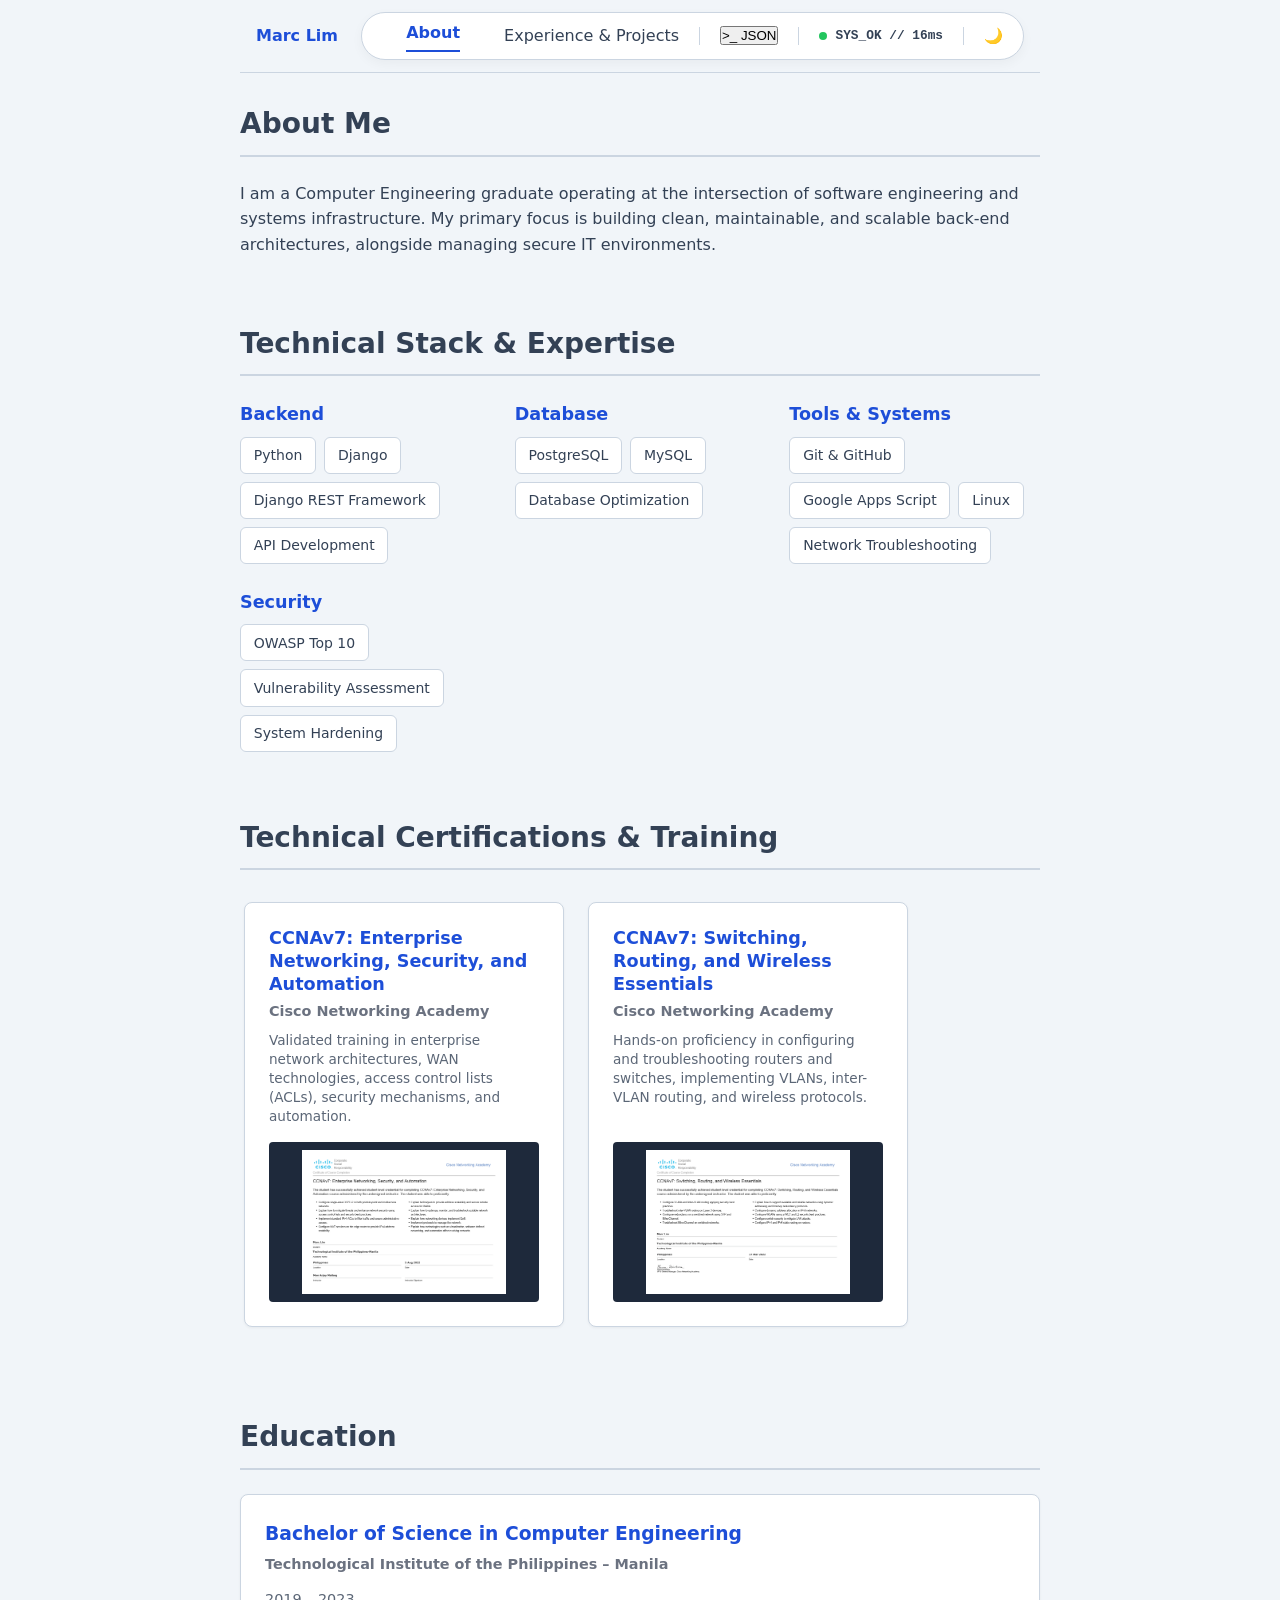
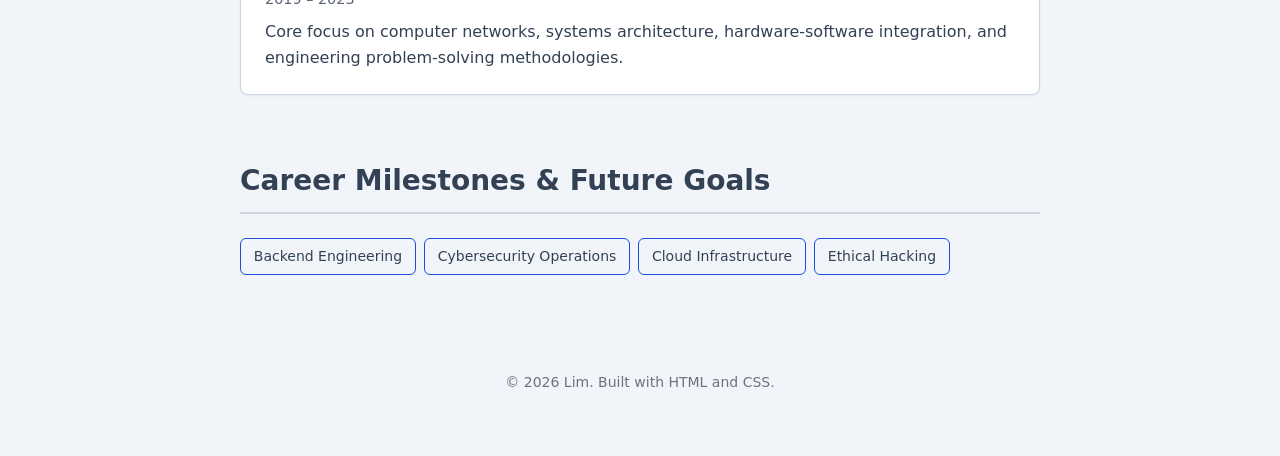
==== about.html @ fcd64c5b "Portfolio Update 2: June 14, 2026" ====
<!DOCTYPE html>
<html lang="en">
<head>
    <meta charset="UTF-8">
    <meta name="viewport" content="width=device-width, initial-scale=1.0">
    <title>About & Skills | Marc Lim</title>
    <link rel="stylesheet" href="styles.css">
</head>
<body>
    <div class="container">
        <!-- Navigation -->
        <nav>
            <a href="index.html" class="logo"><strong>Marc Lim</strong></a>
            
            <div class="nav-console">
                <a href="about.html">About</a>
                <a href="projects.html">Experience & Projects</a>
                
                <div class="nav-divider"></div>
                <button id="raw-toggle">&gt;_ JSON</button>
                
                <div class="nav-divider"></div>
                
                <div class="system-health-bar">
                    <div class="pulse-dot"></div>
                    <span>SYS_OK // <span id="system-ping">16ms</span></span>
                </div>
                
                <div class="nav-divider"></div>
                <button id="theme-toggle" class="theme-btn">🌙</button>
            </div>
        </nav>

        <!-- Brief Bio Section -->
        <section id="bio">
            <h2>About Me</h2>
            <p>I am a Computer Engineering graduate operating at the intersection of software engineering and systems infrastructure. My primary focus is building clean, maintainable, and scalable back-end architectures, alongside managing secure IT environments.</p>
        </section>

        <!-- Structured Technical Skills Section -->
        <section id="skills">
            <h2>Technical Stack & Expertise</h2>
            
            <div class="skills-grid" style="display: grid; grid-template-columns: repeat(auto-fit, minmax(200px, 1fr)); gap: 1.5rem; margin-top: 1rem;">
                <div>
                    <h3 style="font-size: 1.1rem; margin-bottom: 0.5rem; color: var(--accent-color);">Backend</h3>
                    <div class="skills-container">
                        <span class="skill-tag" data-skill="python">Python</span>
                        <span class="skill-tag" data-skill="django">Django</span>
                        <span class="skill-tag" data-skill="django">Django REST Framework</span>
                        <span class="skill-tag" data-skill="api">API Development</span>
                    </div>
                </div>

                <div>
                    <h3 style="font-size: 1.1rem; margin-bottom: 0.5rem; color: var(--accent-color);">Database</h3>
                    <div class="skills-container">
                        <span class="skill-tag" data-skill="postgresql">PostgreSQL</span>
                        <span class="skill-tag" data-skill="mysql">MySQL</span>
                        <span class="skill-tag" data-skill="database">Database Optimization</span>
                    </div>
                </div>

                <div>
                    <h3 style="font-size: 1.1rem; margin-bottom: 0.5rem; color: var(--accent-color);">Tools & Systems</h3>
                    <div class="skills-container">
                        <span class="skill-tag" data-skill="git">Git & GitHub</span>
                        <span class="skill-tag" data-skill="script">Google Apps Script</span>
                        <span class="skill-tag" data-skill="linux">Linux</span>
                        <span class="skill-tag" data-skill="security">Network Troubleshooting</span>
                    </div>
                </div>

                <div>
                    <h3 style="font-size: 1.1rem; margin-bottom: 0.5rem; color: var(--accent-color);">Security</h3>
                    <div class="skills-container">
                        <span class="skill-tag" data-skill="security">OWASP Top 10</span>
                        <span class="skill-tag" data-skill="security">Vulnerability Assessment</span>
                        <span class="skill-tag" data-skill="security">System Hardening</span>
                    </div>
                </div>
            </div>
        </section>

        <!-- Certifications Section -->
        <section id="certifications">
            <h2>Technical Certifications & Training</h2>
            <div class="cert-scroll-container">
                
                <div class="card cert-card">
                    <div>
                        <h3 style="font-size: 1.1rem; line-height: 1.3;">CCNAv7: Enterprise Networking, Security, and Automation</h3>
                        <div class="company" style="margin-bottom: 0.5rem;">Cisco Networking Academy</div>
                        <p style="font-size: 0.85rem; line-height: 1.4; opacity: 0.8;">Validated training in enterprise network architectures, WAN technologies, access control lists (ACLs), security mechanisms, and automation.</p>
                    </div>
                    <img src="assets/CCNAv7 Enterprise Networking, Security, and Automation.png" class="zoomable-img" alt="CCNAv7 Enterprise">
                </div>

                <div class="card cert-card">
                    <div>
                        <h3 style="font-size: 1.1rem; line-height: 1.3;">CCNAv7: Switching, Routing, and Wireless Essentials</h3>
                        <div class="company" style="margin-bottom: 0.5rem;">Cisco Networking Academy</div>
                        <p style="font-size: 0.85rem; line-height: 1.4; opacity: 0.8;">Hands-on proficiency in configuring and troubleshooting routers and switches, implementing VLANs, inter-VLAN routing, and wireless protocols.</p>
                    </div>
                    <img src="assets/CCNAv7 Switching, Routing, and Wireless Essentials.png" class="zoomable-img" alt="CCNAv7 Switching">
                </div>

            </div>
        </section>

        <!-- Education Section -->
        <section id="education">
            <h2>Education</h2>
            <div class="card">
                <h3>Bachelor of Science in Computer Engineering</h3>
                <div class="company">Technological Institute of the Philippines – Manila</div>
                <p style="font-size: 0.9rem; opacity: 0.8; margin-bottom: 0.5rem;">2019 – 2023</p>
                <p>Core focus on computer networks, systems architecture, hardware-software integration, and engineering problem-solving methodologies.</p>
            </div>
        </section>

        <!-- Future Goals Section -->
        <section id="goals">
            <h2>Career Milestones & Future Goals</h2>
            <div class="skills-container">
                <span class="skill-tag" style="border: 1px solid var(--accent-color); background: transparent;">Backend Engineering</span>
                <span class="skill-tag" style="border: 1px solid var(--accent-color); background: transparent;">Cybersecurity Operations</span>
                <span class="skill-tag" style="border: 1px solid var(--accent-color); background: transparent;">Cloud Infrastructure</span>
                <span class="skill-tag" style="border: 1px solid var(--accent-color); background: transparent;">Ethical Hacking</span>
            </div>
        </section>

        <!-- Footer -->
        <footer style="padding-bottom: 30px; text-align: center;">
            <p>&copy; 2026 Lim. Built with HTML and CSS.</p>
        </footer>
    </div>

    <div id="image-modal" class="modal">
        <span class="close-modal">&times;</span>
        <img class="modal-content" id="modal-target-img" alt="Enlarged credential view">
    </div>

    <!-- Floating Scroll to Top Target -->
    <button id="scroll-top-btn" title="Return to Top" style="position: fixed; bottom: 20px; left: 50%; transform: translateX(-50%); display: none; background: var(--accent-color); color: white; border: none; padding: 0.6rem 0.9rem; border-radius: 4px; cursor: pointer; z-index: 999; font-weight: bold; box-shadow: 0 4px 12px rgba(0,0,0,0.15);">▲ Top</button>
    <script src="scripts.js"></script>
</body>
</html>
---- styles.css ----
/* Eradicate default browser spacing causing sticky jitter */
html, body {
    margin: 0;
    padding: 0;
}

/* Ensure your container doesn't introduce a top gap */
.container {
    max-width: 800px;
    margin: 0 auto;
    padding-top: 0; /* Forces the nav to start at the absolute ceiling */
}

:root {
    --bg-color: #f1f5f9;     /* Soft slate background instead of stark light gray */
    --text-color: #334155;   /* Deep charcoal text instead of harsh dark gray/black */
    --accent-color: #1d4ed8; /* Slightly deeper, richer blue for better contrast */
    --card-bg: #ffffff;      /* Crisp white cards that cleanly pop off the slate background */
    --border-color: #cbd5e1; /* Subtle, muted border lines */
}

[data-theme="dark"] {
    --bg-color: #0f172a;
    --text-color: #f8fafc;
    --accent-color: #60a5fa;
    --card-bg: #1e293b;
    --border-color: #334155;
}

* {
    box-sizing: border-box;
    margin: 0;
    padding: 0;
}

body {
    font-family: system-ui, -apple-system, BlinkMacSystemFont, 'Segoe UI', Roboto, sans-serif;
    background-color: var(--bg-color);
    color: var(--text-color);
    line-height: 1.6;
    padding: 2rem 1rem;
    transition: background-color .3s ease, color .3s ease;
}

.container {
    max-width: 800px;
    margin: 0 auto;
}

nav {
    display: flex;
    justify-content: space-between;
    align-items: center;
    gap: 1rem;
    flex-wrap: wrap;
}

nav a {
    color: var(--text-color);
    text-decoration: none;
    font-weight: 500;
    margin-left: 1.5rem;
}

nav a:hover {
    color: var(--accent-color);
}

nav a.logo {
    color: var(--accent-color);
    margin-left: 0;
}

header {
    margin-bottom: 4rem;
}

h1 {
    font-size: 2.5rem;
    margin-bottom: 1rem;
    line-height: 1.2;
}

header p {
    font-size: 1.25rem;
    color: #4b5563;
}

section {
    margin-bottom: 4rem;
}

h2 {
    font-size: 1.75rem;
    margin-bottom: 1.5rem;
    border-bottom: 2px solid var(--border-color);
    padding-bottom: 0.5rem;
}

.project-grid {
    display: grid;
    grid-template-columns: 1fr;
    gap: 1.5rem;
}

@media (min-width: 600px) {
    .project-grid {
        grid-template-columns: 1fr 1fr;
    }
}

.card {
    background: var(--card-bg);
    padding: 1.5rem;
    border-radius: 8px;
    border: 1px solid var(--border-color);
    box-shadow: 0 1px 3px rgba(0,0,0,0.05);
}

.card h3 {
    margin-bottom: 0.25rem;
    color: var(--accent-color);
}

.company {
    font-size: 0.9rem;
    color: #6b7280;
    margin-bottom: 0.75rem;
    font-weight: 600;
}

.skills-container {
    display: flex;
    flex-wrap: wrap;
    gap: 0.5rem;
    margin-top: 0.5rem;
}

.skill-tag {
    background-color: var(--card-bg, #f1f5f9); 
    color: var(--text-color, #334155); 
    border: 1px solid var(--border-color, #e2e8f0); 
    padding: 0.4rem 0.8rem;
    border-radius: 6px;
    font-size: 0.875rem;
    font-weight: 500;
    cursor: pointer;
    transition: background-color 0.3s ease, color 0.3s ease, border-color 0.3s ease, transform 0.2s ease;
}

.skill-tag:hover {
    transform: translateY(-1px);
    border-color: var(--accent-color);
}

.btn {
    display: inline-block;
    background: var(--accent-color);
    color: white;
    padding: 0.75rem 1.5rem;
    text-decoration: none;
    border-radius: 6px;
    font-weight: 500;
    margin-top: 1rem;
    margin-right: 0.5rem;
}

.btn:hover {
    background: #1d4ed8;
}

.btn-secondary {
    background: transparent;
    color: var(--accent-color);
    border: 1px solid var(--accent-color);
}

.btn-secondary:hover {
    background: #eff6ff;
}

footer {
    margin-top: 6rem;
    font-size: 0.875rem;
    color: #6b7280;
    text-align: center;
}

.theme-btn {
    border: none;
    background: var(--card-bg);
    color: var(--text-color);
    cursor: pointer;
    font-size: 1.2rem;
    padding: .6rem .8rem;
    border-radius: 8px;
    border: 1px solid var(--border-color);
    transition: .3s;
}

.theme-btn:hover {
    transform: scale(1.05);
}

/* Lightbox Modal Styles */
.modal {
    display: none; 
    position: fixed;
    z-index: 2000; 
    left: 0;
    top: 0;
    width: 100%;
    height: 100%;
    background-color: rgba(15, 23, 42, 0.9); 
    backdrop-filter: blur(4px); 
    justify-content: center;
    align-items: center;
}

.modal-content {
    max-width: 90%;
    max-height: 85vh;
    border-radius: 6px;
    box-shadow: 0 10px 25px rgba(0,0,0,0.3);
    animation: zoomIn 0.25s ease;
}

.close-modal {
    position: absolute;
    top: 2rem;
    right: 2rem;
    color: #f8fafc;
    font-size: 2.5rem;
    font-weight: bold;
    cursor: pointer;
    transition: transform 0.2s;
}

.close-modal:hover {
    transform: scale(1.1);
}

@keyframes zoomIn {
    from { transform: scale(0.95); opacity: 0; }
    to { transform: scale(1); opacity: 1; }
}

/* ==========================================
   INTERACTIVE EXTENSIONS (FILTERING & RUN SYSTEM)
   ========================================== */
.skill-tag.active {
    background-color: var(--accent-color);
    color: #ffffff;
    border-color: var(--accent-color);
}

.project-card {
    position: relative;
    overflow: hidden;
    transition: opacity 0.3s ease, transform 0.3s ease, visibility 0.3s ease;
}

.project-card.hidden {
    opacity: 0;
    transform: scale(0.95);
    pointer-events: none;
    position: absolute; 
    visibility: hidden;
}

.run-btn {
    display: inline-block;
    background: transparent;
    color: var(--accent-color);
    border: 1px solid var(--accent-color);
    padding: 0.5rem 1rem;
    border-radius: 4px;
    font-family: 'Courier New', Courier, monospace;
    font-weight: bold;
    font-size: 0.85rem;
    cursor: pointer;
    margin-top: 1rem;
    transition: background 0.2s, color 0.2s;
}

.run-btn:hover {
    background: var(--accent-color);
    color: white;
}

.project-terminal-overlay {
    position: absolute;
    top: 0;
    left: 0;
    width: 100%;
    height: 100%;
    background-color: #0f172a; 
    color: #38bdf8; 
    font-family: 'Courier New', Courier, monospace;
    font-size: 0.85rem;
    padding: 1.5rem;
    box-sizing: border-box;
    opacity: 0;
    pointer-events: none;
    transition: opacity 0.2s ease;
    z-index: 20;
    text-align: left;
    line-height: 1.6;
}

.project-terminal-overlay.active {
    opacity: 1;
    pointer-events: auto;
}

.terminal-line {
    margin: 0 0 0.4rem 0;
}

/* Horizontal Scroll Dashboard for Certificates */
.cert-scroll-container {
    display: flex;
    gap: 1.5rem;
    overflow-x: auto;
    padding: 0.5rem 0.25rem 1.5rem 0.25rem;
    scroll-snap-type: x mandatory;
    -webkit-overflow-scrolling: touch;
}

/* Custom Scrollbar Styling */
.cert-scroll-container::-webkit-scrollbar {
    height: 6px;
}
.cert-scroll-container::-webkit-scrollbar-track {
    background: var(--bg-color);
    border-radius: 4px;
}
.cert-scroll-container::-webkit-scrollbar-thumb {
    background: var(--border-color);
    border-radius: 4px;
}
.cert-scroll-container::-webkit-scrollbar-thumb:hover {
    background: var(--accent-color);
}

.cert-card {
    flex: 0 0 320px; /* Locks the card width so it doesn't stretch huge */
    display: flex;
    flex-direction: column;
    justify-content: space-between;
    scroll-snap-align: start;
}

.cert-card img {
    width: 100%;
    height: 160px; /* Constrains the big image to a clean thumbnail height */
    object-fit: contain; /* Prevents stretching or distortion */
    background: #1e293b; /* Dark backdrop to cleanly frame the credentials */
    border-radius: 4px;
    margin-top: 1rem;
    padding: 0.5rem;
}

/* ==========================================
   BACKEND PROFILE INTERACTIVE MODULES
   ========================================== */

/* System Health Tracker */
.system-health-bar {
    display: flex;
    align-items: center;
    gap: 0.5rem;
    font-family: 'Courier New', Courier, monospace;
    font-size: 0.85rem;
    background: var(--card-bg);
    border: 1px solid var(--border-color);
    padding: 0.4rem 0.8rem;
    border-radius: 20px;
    font-weight: bold;
}
.pulse-dot {
    width: 8px;
    height: 8px;
    background-color: #22c55e;
    border-radius: 50%;
    box-shadow: 0 0 0 0 rgba(34, 197, 94, 0.7);
    animation: pulseGlow 1.5s infinite;
}
@keyframes pulseGlow {
    0% { transform: scale(0.95); box-shadow: 0 0 0 0 rgba(34, 197, 94, 0.7); }
    70% { transform: scale(1); box-shadow: 0 0 0 6px rgba(34, 197, 94, 0); }
    100% { transform: scale(0.95); box-shadow: 0 0 0 0 rgba(34, 197, 94, 0); }
}

/* Dual-Action Email Layout */
.contact-action-group {
    display: inline-flex;
    gap: 0.5rem;
    margin-top: 1rem;
    vertical-align: middle;
}
.btn-split-main {
    margin-top: 0 !important;
    margin-right: 0 !important;
    border-radius: 6px 0 0 6px !important;
}
.btn-split-side {
    margin-top: 0 !important;
    margin-right: 0 !important;
    border-radius: 0 6px 6px 0 !important;
    background: var(--card-bg);
    color: var(--text-color);
    border: 1px solid var(--border-color);
    border-left: none;
    padding: 0.75rem 1rem;
    cursor: pointer;
    font-weight: 500;
    transition: all 0.2s ease;
}
.btn-split-side:hover {
    background: var(--accent-color);
    color: white;
}

/* API Sandbox Module */
.api-sandbox {
    background: #0f172a;
    color: #38bdf8;
    border-radius: 8px;
    font-family: 'Courier New', Courier, monospace;
    overflow: hidden;
    border: 1px solid #334155;
    margin-top: 1.5rem;
}
.api-header {
    background: #1e293b;
    padding: 0.5rem 1rem;
    display: flex;
    gap: 0.5rem;
    border-bottom: 1px solid #334155;
}
.api-dot {
    width: 10px;
    height: 10px;
    border-radius: 50%;
    background: #ef4444;
}
.api-dot:nth-child(2) { background: #eab308; }
.api-dot:nth-child(3) { background: #22c55e; }
.api-tabs {
    display: flex;
    background: #111827;
    border-bottom: 1px solid #334155;
    overflow-x: auto;
}
.api-tab-btn {
    background: transparent;
    border: none;
    color: #94a3b8;
    padding: 0.6rem 1rem;
    font-family: inherit;
    font-size: 0.8rem;
    cursor: pointer;
    border-right: 1px solid #334155;
    white-space: nowrap;
}
.api-tab-btn.active {
    background: #0f172a;
    color: #38bdf8;
    font-weight: bold;
}
.api-response-block {
    padding: 1.25rem;
    margin: 0;
    font-size: 0.85rem;
    overflow-x: auto;
    max-height: 250px;
}

/* Enable smooth jumping to sections */
html {
    scroll-behavior: smooth;
}

/* Make Navbar Sticky */
nav {
    position: sticky;
    top: 0;
    z-index: 1000;
    background: var(--bg-color); /* Automatically matches light/dark background */
    border-bottom: 1px solid var(--border-color);
    padding: 0.75rem 0;
    transition: background 0.3s ease, border-color 0.3s ease;
}

/* Sleek Pill Container for Nav Elements */
.nav-btn-container {
    display: flex;
    align-items: center;
    gap: 1.25rem;
    background: var(--card-bg); /* Adapts to your light/dark theme contrast */
    border: 1px solid var(--border-color);
    padding: 0.4rem 1.2rem;
    border-radius: 30px; /* Gives it that modern pill/capsule shape */
    box-shadow: 0 4px 10px rgba(0, 0, 0, 0.05); /* Soft depth blur */
}

/* Strip border/background from the health bar inside the capsule to prevent nesting */
.nav-btn-container .system-health-bar {
    background: transparent;
    border: none;
    padding: 0;
}

/* Smooth out the theme button inside the capsule */
.nav-btn-container .theme-btn {
    background: transparent;
    border: none;
    cursor: pointer;
    font-size: 1rem;
    padding: 0;
}

/* Unified Navigation Console Pill */
.nav-console {
    display: flex;
    align-items: center;
    gap: 1.25rem;
    background: var(--card-bg);
    border: 1px solid var(--border-color);
    padding: 0.45rem 1.25rem;
    border-radius: 30px;
    box-shadow: 0 4px 12px rgba(0, 0, 0, 0.04);
    transition: all 0.3s ease;
}

/* Internal console divider */
.nav-divider {
    width: 1px;
    height: 18px;
    background-color: var(--border-color);
}

/* Flatten health bar backgrounds when nested inside the console */
.nav-console .system-health-bar {
    background: transparent;
    border: none;
    padding: 0;
    font-size: 0.8rem;
}

/* Interactive theme button sizing inside console */
.nav-console .theme-btn {
    background: transparent;
    border: none;
    cursor: pointer;
    font-size: 0.95rem;
    padding: 0;
    display: flex;
    align-items: center;
}

/* ⚡ Foolproof Fixed Navigation Bar */
nav {
    position: fixed !important;
    top: 0;
    left: 50%;
    transform: translateX(-50%); /* Centers the fixed bar perfectly over your layout */
    width: 100%;
    max-width: 800px;
    box-sizing: border-box;
    z-index: 1000;
    
    /* Presentation & Transitions */
    display: flex;
    justify-content: space-between;
    align-items: center;
    flex-wrap: wrap;
    gap: 1rem;
    background: var(--bg-color);
    padding: 0.75rem 1rem;
    border-bottom: 1px solid var(--border-color);
    transition: background 0.3s ease, border-bottom 0.3s ease;
}

/* 📍 CRITICAL: Pushes your content down so it doesn't slide under the fixed navbar */
.container {
    max-width: 800px;
    margin: 0 auto;
    padding-top: 70px; /* Adjust this number if your navbar is taller/shorter */
}
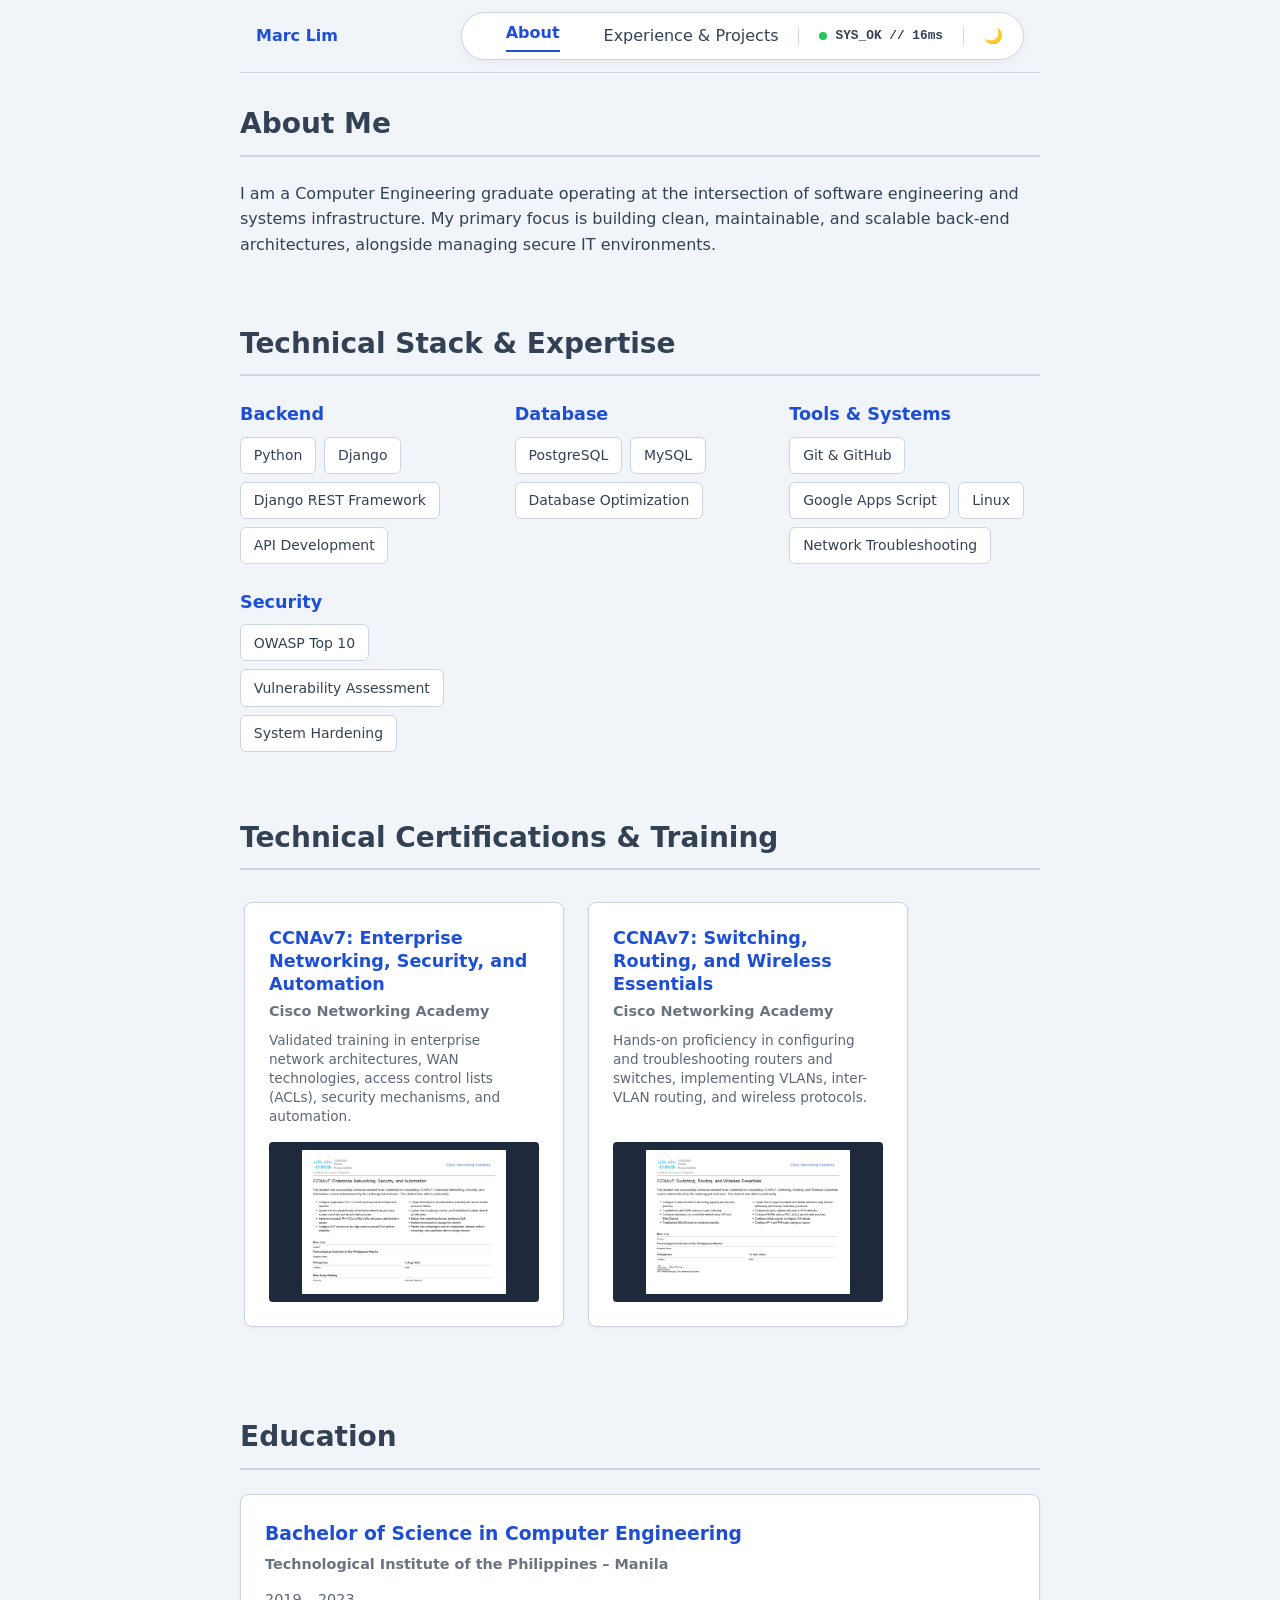
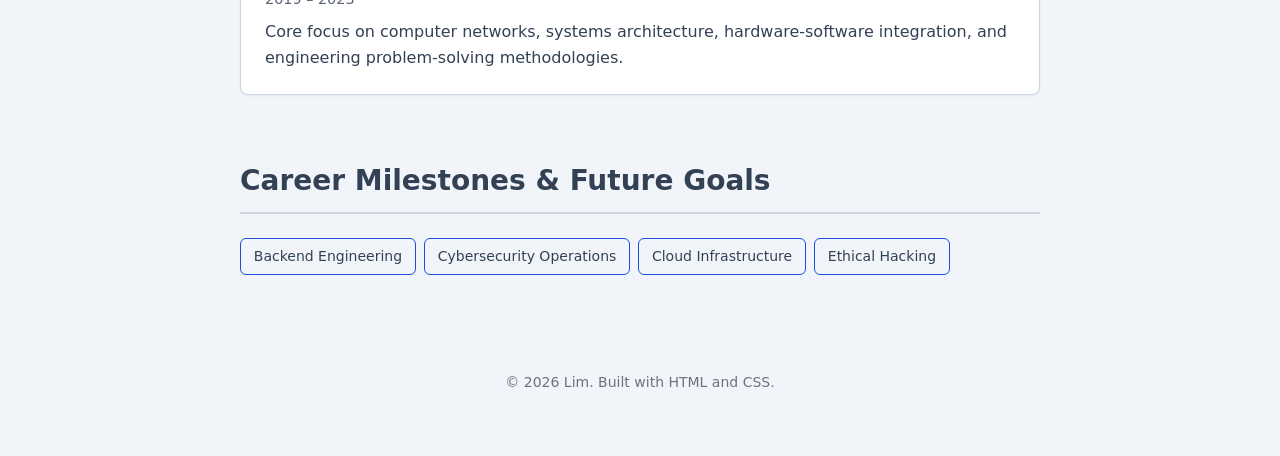
==== commit 71107cf8: "Portfolio Update 3: Removed JSON Function as its useless and not working" ====
--- a/about.html
+++ b/about.html
@@ -15,9 +15,6 @@
             <div class="nav-console">
                 <a href="about.html">About</a>
                 <a href="projects.html">Experience & Projects</a>
-                
-                <div class="nav-divider"></div>
-                <button id="raw-toggle">&gt;_ JSON</button>
                 
                 <div class="nav-divider"></div>
                 
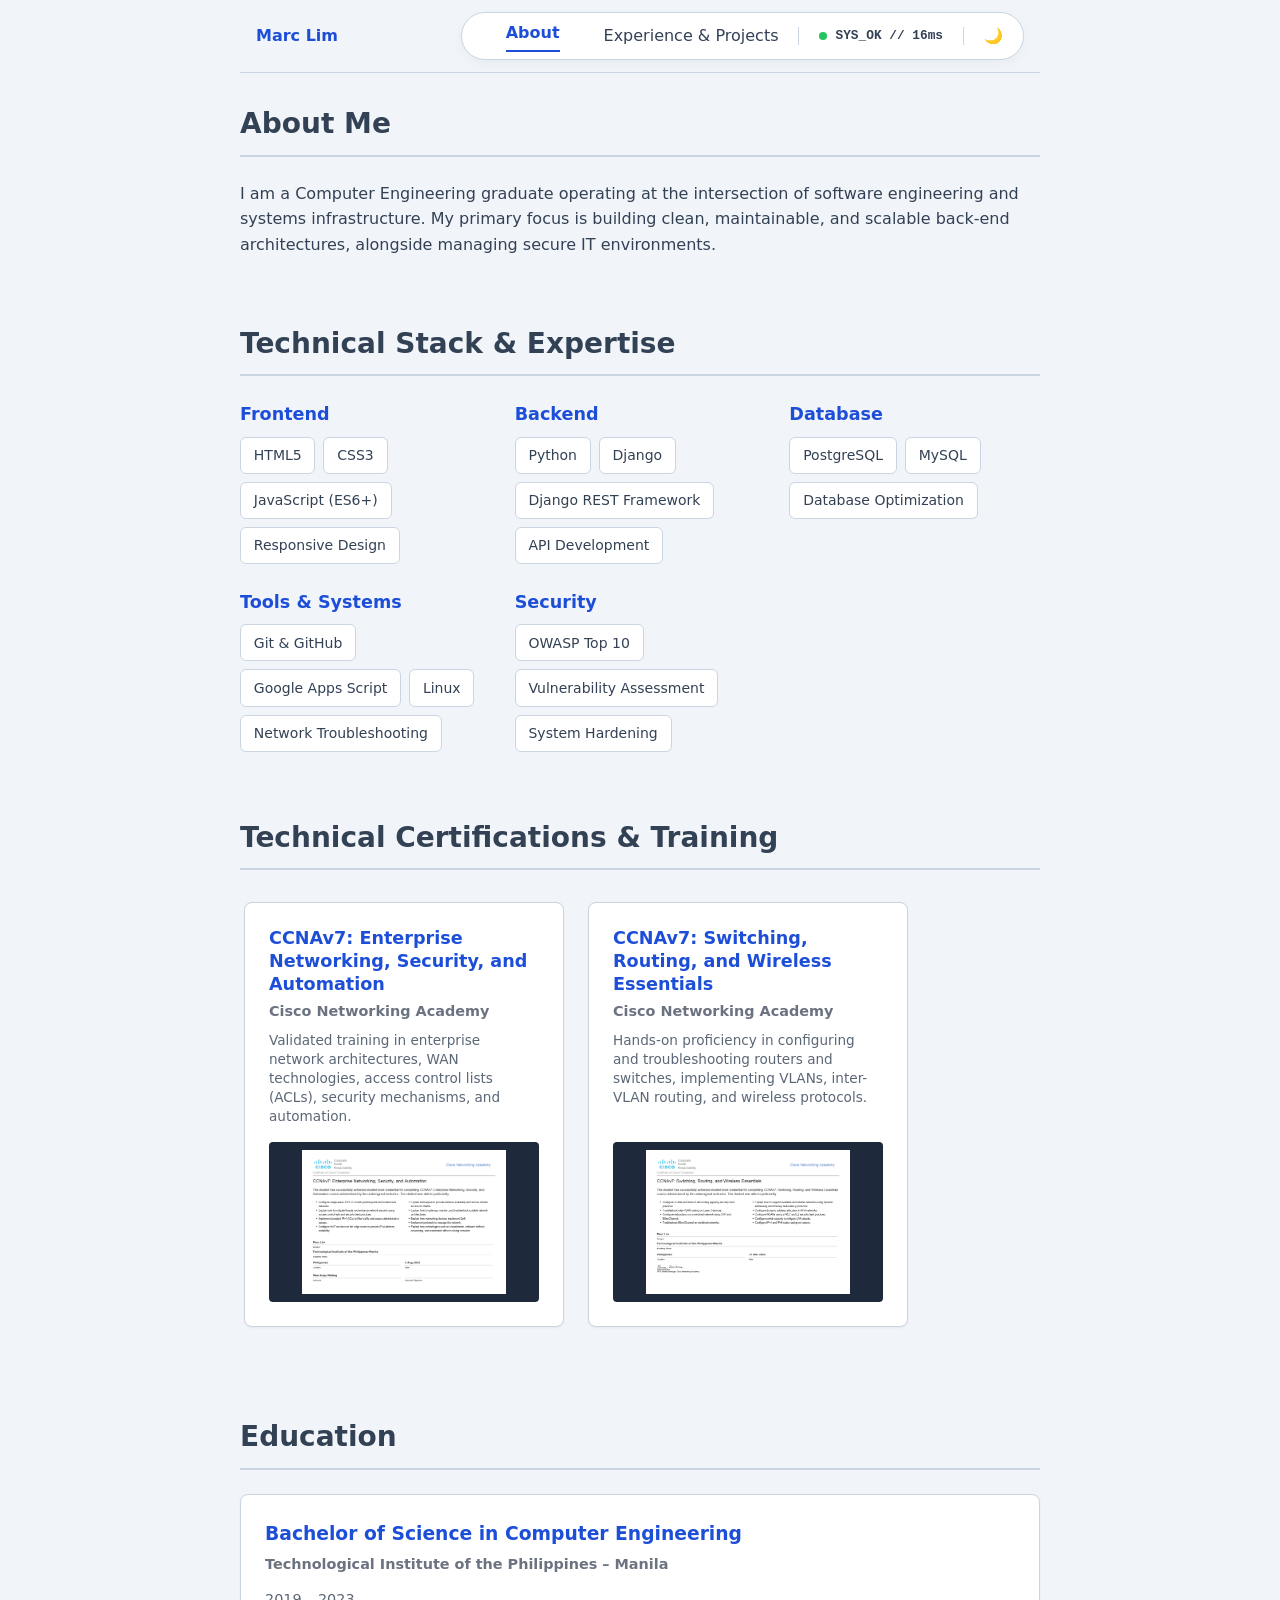
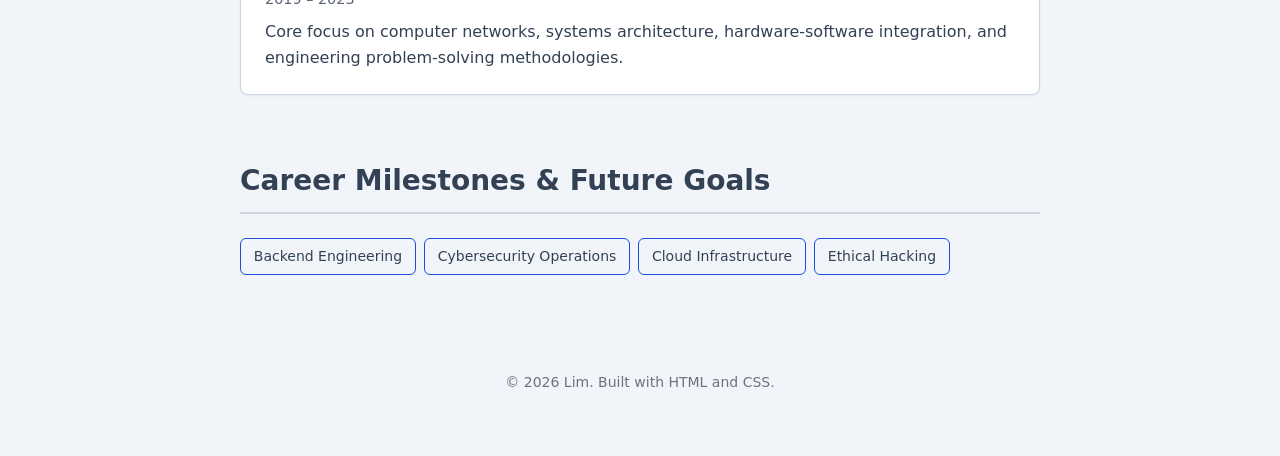
==== commit 73a35021: "Update resume content and clean up layout" ====
--- a/about.html
+++ b/about.html
@@ -39,6 +39,17 @@
             <h2>Technical Stack & Expertise</h2>
             
             <div class="skills-grid" style="display: grid; grid-template-columns: repeat(auto-fit, minmax(200px, 1fr)); gap: 1.5rem; margin-top: 1rem;">
+
+                <div>
+                    <h3 style="font-size: 1.1rem; margin-bottom: 0.5rem; color: var(--accent-color);">Frontend</h3>
+                    <div class="skills-container">
+                        <span class="skill-tag" data-skill="html">HTML5</span>
+                        <span class="skill-tag" data-skill="css">CSS3</span>
+                        <span class="skill-tag" data-skill="javascript">JavaScript (ES6+)</span>
+                        <span class="skill-tag" data-skill="responsive">Responsive Design</span>
+                    </div>
+                </div>
+                
                 <div>
                     <h3 style="font-size: 1.1rem; margin-bottom: 0.5rem; color: var(--accent-color);">Backend</h3>
                     <div class="skills-container">
--- a/styles.css
+++ b/styles.css
@@ -1,3 +1,7 @@
+html {
+    scroll-behavior: smooth !important; /* Enforces smooth scrolling across all browsers */
+}
+
 /* Eradicate default browser spacing causing sticky jitter */
 html, body {
     margin: 0;
